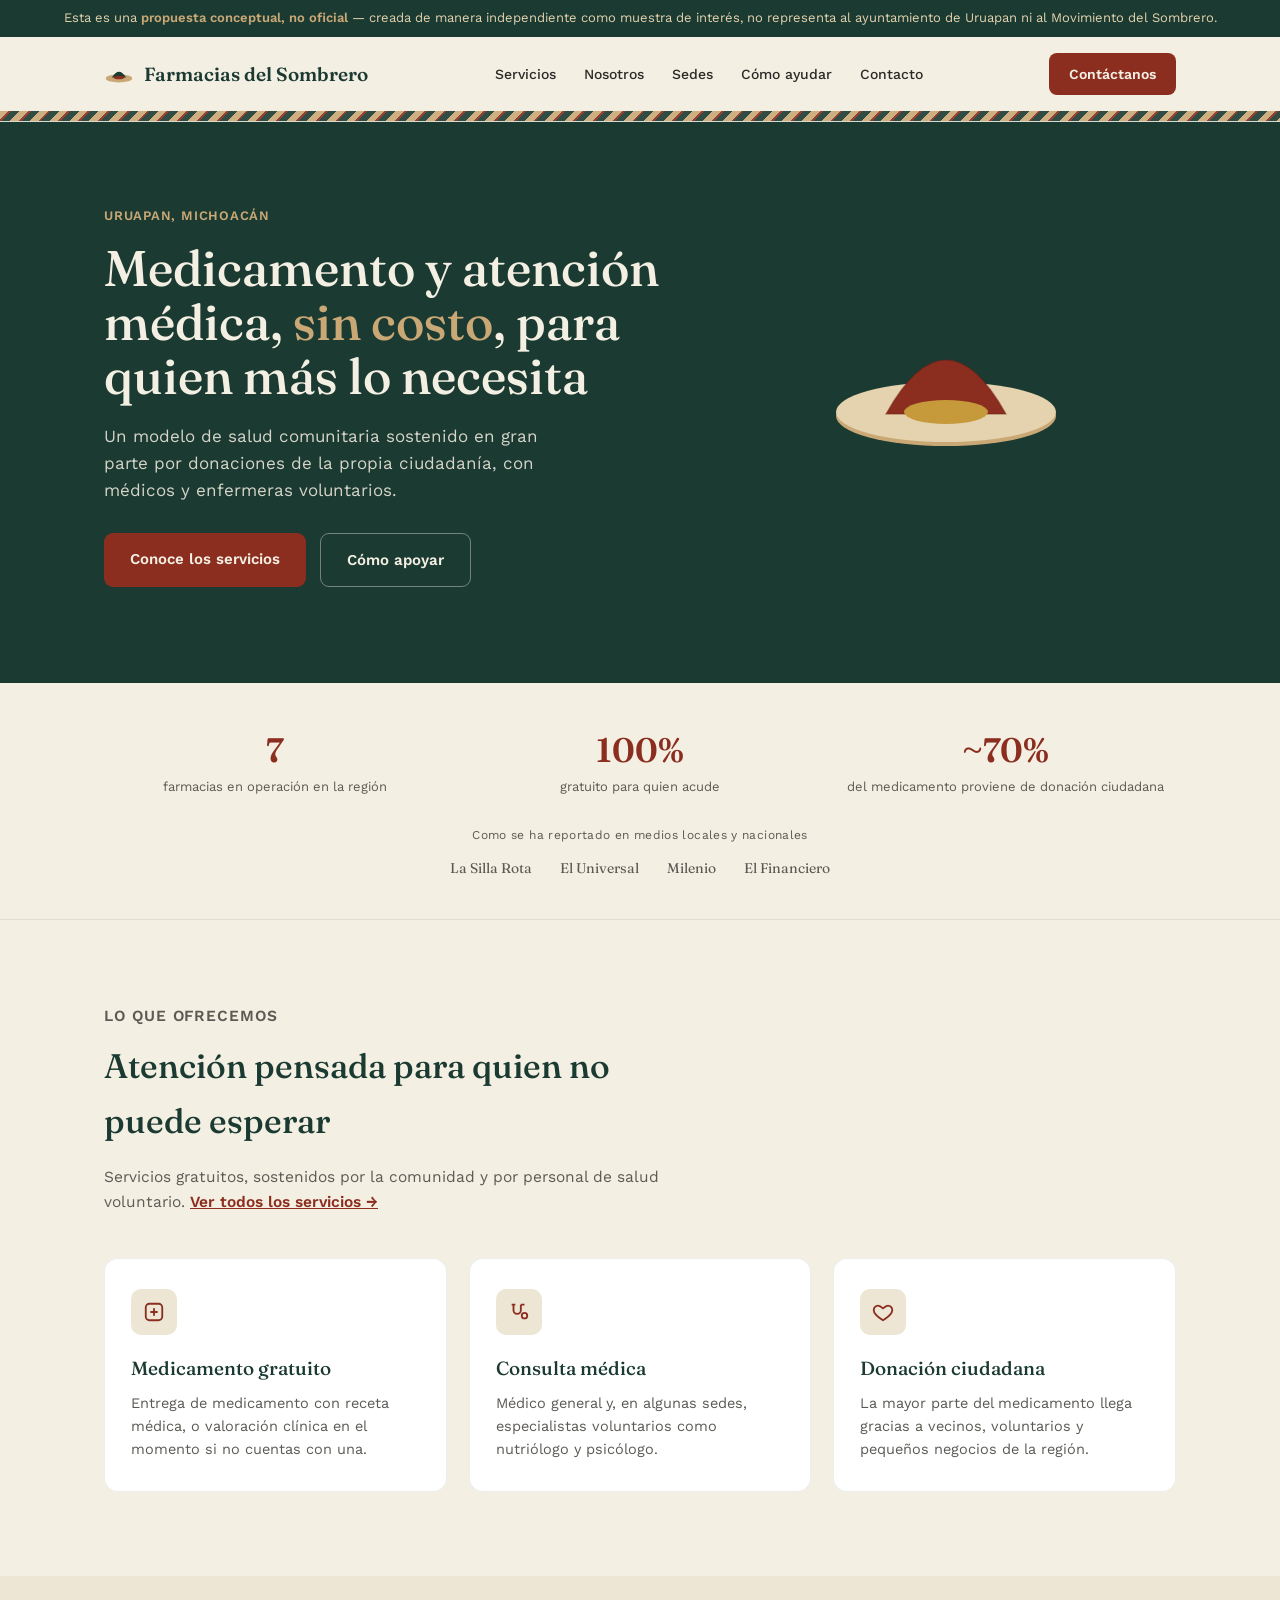
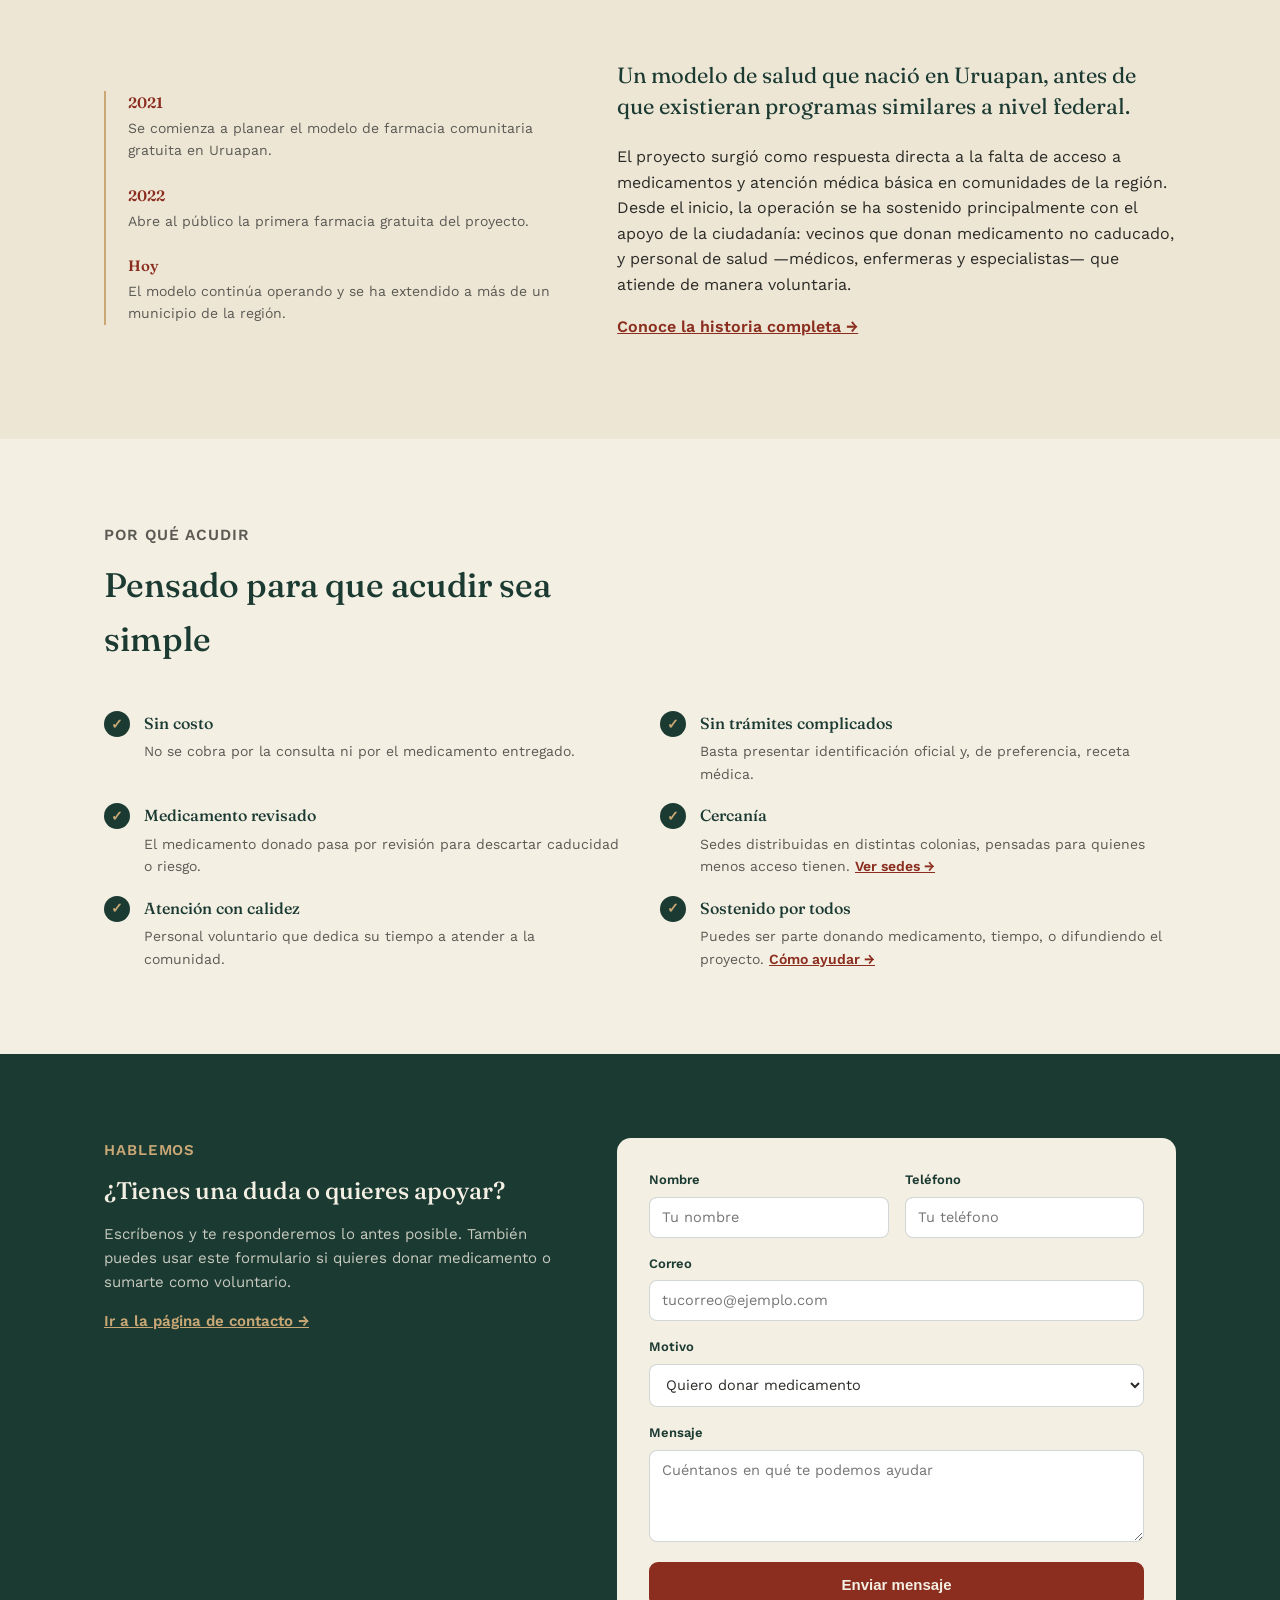
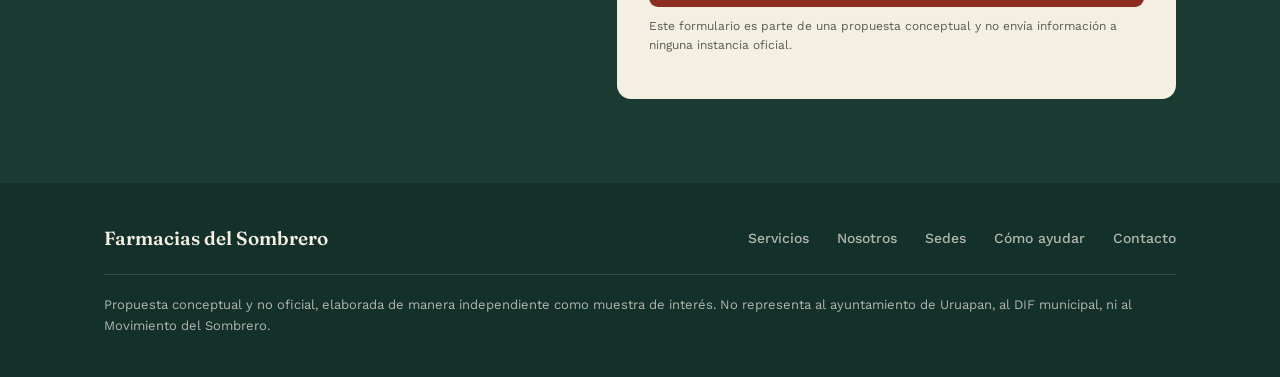
==== index.html @ 1d030734 "first commit" ====
<!DOCTYPE html>
<html lang="es-MX">
<head>
<meta charset="UTF-8">
<meta name="viewport" content="width=device-width, initial-scale=1.0">
<title>Farmacias del Sombrero — Uruapan</title>
<link rel="preconnect" href="https://fonts.googleapis.com">
<link rel="preconnect" href="https://fonts.gstatic.com" crossorigin>
<link href="https://fonts.googleapis.com/css2?family=Fraunces:opsz,wght@9..144,400;9..144,500;9..144,600&family=Work+Sans:wght@400;500;600&display=swap" rel="stylesheet">
<link rel="stylesheet" href="css/styles.css">
</head>
<body data-page="inicio">

<div class="disclaimer">
  Esta es una <strong>propuesta conceptual, no oficial</strong> — creada de manera independiente como muestra de interés, no representa al ayuntamiento de Uruapan ni al Movimiento del Sombrero.
</div>

<header>
  <div class="nav contenedor">
    <div class="marca">
      <svg width="30" height="30" viewBox="0 0 34 34" aria-hidden="true">
        <ellipse cx="17" cy="22" rx="15" ry="4.5" fill="#C9A876"/>
        <path d="M9 21 Q17 8 25 21 Z" fill="#1B3A32"/>
        <ellipse cx="17" cy="21" rx="6" ry="2" fill="#8B2E1F"/>
      </svg>
      Farmacias del Sombrero
    </div>
    <ul class="nav-links" id="nav-links-principal">
      <li><a href="servicios.html" data-page="servicios">Servicios</a></li>
      <li><a href="nosotros.html" data-page="nosotros">Nosotros</a></li>
      <li><a href="sedes.html" data-page="sedes">Sedes</a></li>
      <li><a href="como-ayudar.html" data-page="ayudar">Cómo ayudar</a></li>
      <li><a href="contacto.html" data-page="contacto">Contacto</a></li>
    </ul>
    <a href="contacto.html" class="nav-cta">Contáctanos</a>
    <button class="menu-btn" aria-label="Abrir menú">☰</button>
  </div>
  <div class="woven"></div>
</header>

<section class="hero">
  <div class="contenedor">
    <div>
      <p class="hero-eyebrow">Uruapan, Michoacán</p>
      <h1>Medicamento y atención médica, <em>sin costo</em>, para quien más lo necesita</h1>
      <p class="lead">Un modelo de salud comunitaria sostenido en gran parte por donaciones de la propia ciudadanía, con médicos y enfermeras voluntarios.</p>
      <div class="hero-ctas">
        <a href="servicios.html" class="btn-primario">Conoce los servicios</a>
        <a href="como-ayudar.html" class="btn-secundario">Cómo apoyar</a>
      </div>
    </div>
    <div class="hero-visual">
      <svg width="260" height="260" viewBox="0 0 260 260" aria-hidden="true">
        <ellipse cx="130" cy="150" rx="110" ry="30" fill="#C9A876"/>
        <ellipse cx="130" cy="146" rx="110" ry="30" fill="#E4D3AE"/>
        <path d="M70 148 Q130 40 190 148 Z" fill="#8B2E1F"/>
        <path d="M70 148 Q130 40 190 148 Z" fill="none" stroke="#6E2016" stroke-width="1.5" opacity="0.4"/>
        <ellipse cx="130" cy="146" rx="42" ry="12" fill="#C69A3B"/>
      </svg>
    </div>
  </div>
</section>

<section class="social-proof">
  <div class="contenedor">
    <div class="stats">
      <div>
        <div class="stat-num">7</div>
        <div class="stat-label">farmacias en operación en la región</div>
      </div>
      <div>
        <div class="stat-num">100%</div>
        <div class="stat-label">gratuito para quien acude</div>
      </div>
      <div>
        <div class="stat-num">~70%</div>
        <div class="stat-label">del medicamento proviene de donación ciudadana</div>
      </div>
    </div>
    <p class="prensa">Como se ha reportado en medios locales y nacionales</p>
    <div class="prensa-logos">
      <span>La Silla Rota</span>
      <span>El Universal</span>
      <span>Milenio</span>
      <span>El Financiero</span>
    </div>
  </div>
</section>

<section id="servicios">
  <div class="contenedor">
    <div class="section-head">
      <p class="section-eyebrow">Lo que ofrecemos</p>
      <h2>Atención pensada para quien no puede esperar</h2>
      <p>Servicios gratuitos, sostenidos por la comunidad y por personal de salud voluntario. <a href="servicios.html" style="color:var(--oxido); font-weight:600;">Ver todos los servicios →</a></p>
    </div>
    <div class="servicios-grid">
      <div class="servicio-card">
        <div class="servicio-icono">
          <svg width="22" height="22" viewBox="0 0 24 24" fill="none" stroke="#8B2E1F" stroke-width="2"><rect x="3" y="3" width="18" height="18" rx="4"/><path d="M8 12h8M12 8v8"/></svg>
        </div>
        <h3>Medicamento gratuito</h3>
        <p>Entrega de medicamento con receta médica, o valoración clínica en el momento si no cuentas con una.</p>
      </div>
      <div class="servicio-card">
        <div class="servicio-icono">
          <svg width="22" height="22" viewBox="0 0 24 24" fill="none" stroke="#8B2E1F" stroke-width="2"><path d="M6 4v6a4 4 0 0 0 8 0V4M4 4h4M14 4h4"/><circle cx="18" cy="16" r="3"/></svg>
        </div>
        <h3>Consulta médica</h3>
        <p>Médico general y, en algunas sedes, especialistas voluntarios como nutriólogo y psicólogo.</p>
      </div>
      <div class="servicio-card">
        <div class="servicio-icono">
          <svg width="22" height="22" viewBox="0 0 24 24" fill="none" stroke="#8B2E1F" stroke-width="2"><path d="M12 21s-7-4.35-9.5-8.5C.7 8.6 3 5 6.5 5c2 0 3.3 1 5.5 3 2.2-2 3.5-3 5.5-3 3.5 0 5.8 3.6 4 7.5C19 16.65 12 21 12 21z"/></svg>
        </div>
        <h3>Donación ciudadana</h3>
        <p>La mayor parte del medicamento llega gracias a vecinos, voluntarios y pequeños negocios de la región.</p>
      </div>
    </div>
  </div>
</section>

<section id="nosotros" class="acerca">
  <div class="contenedor">
    <div class="acerca-timeline">
      <div>
        <div class="año">2021</div>
        <p>Se comienza a planear el modelo de farmacia comunitaria gratuita en Uruapan.</p>
      </div>
      <div>
        <div class="año">2022</div>
        <p>Abre al público la primera farmacia gratuita del proyecto.</p>
      </div>
      <div>
        <div class="año">Hoy</div>
        <p>El modelo continúa operando y se ha extendido a más de un municipio de la región.</p>
      </div>
    </div>
    <div class="acerca-texto">
      <p>Un modelo de salud que nació en Uruapan, antes de que existieran programas similares a nivel federal.</p>
      <p>El proyecto surgió como respuesta directa a la falta de acceso a medicamentos y atención médica básica en comunidades de la región. Desde el inicio, la operación se ha sostenido principalmente con el apoyo de la ciudadanía: vecinos que donan medicamento no caducado, y personal de salud —médicos, enfermeras y especialistas— que atiende de manera voluntaria.</p>
      <p><a href="nosotros.html" style="color:var(--oxido); font-weight:600;">Conoce la historia completa →</a></p>
    </div>
  </div>
</section>

<section id="beneficios">
  <div class="contenedor">
    <div class="section-head">
      <p class="section-eyebrow">Por qué acudir</p>
      <h2>Pensado para que acudir sea simple</h2>
    </div>
    <div class="beneficios-grid">
      <div class="beneficio">
        <div class="beneficio-check">✓</div>
        <div><h3>Sin costo</h3><p>No se cobra por la consulta ni por el medicamento entregado.</p></div>
      </div>
      <div class="beneficio">
        <div class="beneficio-check">✓</div>
        <div><h3>Sin trámites complicados</h3><p>Basta presentar identificación oficial y, de preferencia, receta médica.</p></div>
      </div>
      <div class="beneficio">
        <div class="beneficio-check">✓</div>
        <div><h3>Medicamento revisado</h3><p>El medicamento donado pasa por revisión para descartar caducidad o riesgo.</p></div>
      </div>
      <div class="beneficio">
        <div class="beneficio-check">✓</div>
        <div><h3>Cercanía</h3><p>Sedes distribuidas en distintas colonias, pensadas para quienes menos acceso tienen. <a href="sedes.html" style="color:var(--oxido); font-weight:600;">Ver sedes →</a></p></div>
      </div>
      <div class="beneficio">
        <div class="beneficio-check">✓</div>
        <div><h3>Atención con calidez</h3><p>Personal voluntario que dedica su tiempo a atender a la comunidad.</p></div>
      </div>
      <div class="beneficio">
        <div class="beneficio-check">✓</div>
        <div><h3>Sostenido por todos</h3><p>Puedes ser parte donando medicamento, tiempo, o difundiendo el proyecto. <a href="como-ayudar.html" style="color:var(--oxido); font-weight:600;">Cómo ayudar →</a></p></div>
      </div>
    </div>
  </div>
</section>

<section id="contacto" class="contacto">
  <div class="contenedor">
    <div class="contacto-info">
      <p class="section-eyebrow" style="color:var(--paja)">Hablemos</p>
      <h2>¿Tienes una duda o quieres apoyar?</h2>
      <p>Escríbenos y te responderemos lo antes posible. También puedes usar este formulario si quieres donar medicamento o sumarte como voluntario.</p>
      <p><a href="contacto.html" style="color:var(--paja); font-weight:600;">Ir a la página de contacto →</a></p>
    </div>
    <form class="contacto-form">
      <div class="campo-fila">
        <div class="campo">
          <label for="nombre">Nombre</label>
          <input type="text" id="nombre" name="nombre" placeholder="Tu nombre" required>
        </div>
        <div class="campo">
          <label for="telefono">Teléfono</label>
          <input type="tel" id="telefono" name="telefono" placeholder="Tu teléfono">
        </div>
      </div>
      <div class="campo">
        <label for="correo">Correo</label>
        <input type="email" id="correo" name="correo" placeholder="tucorreo@ejemplo.com" required>
      </div>
      <div class="campo">
        <label for="motivo">Motivo</label>
        <select id="motivo" name="motivo">
          <option>Quiero donar medicamento</option>
          <option>Quiero ser voluntario</option>
          <option>Tengo una pregunta general</option>
          <option>Otro</option>
        </select>
      </div>
      <div class="campo">
        <label for="mensaje">Mensaje</label>
        <textarea id="mensaje" name="mensaje" rows="4" placeholder="Cuéntanos en qué te podemos ayudar" required></textarea>
      </div>
      <button type="submit" class="form-btn">Enviar mensaje</button>
      <p class="form-nota">Este formulario es parte de una propuesta conceptual y no envía información a ninguna instancia oficial.</p>
    </form>
  </div>
</section>

<footer>
  <div class="contenedor">
    <div class="footer-top">
      <div class="marca">Farmacias del Sombrero</div>
      <ul class="nav-links" style="display:flex;">
        <li><a href="servicios.html" data-page="servicios">Servicios</a></li>
        <li><a href="nosotros.html" data-page="nosotros">Nosotros</a></li>
        <li><a href="sedes.html" data-page="sedes">Sedes</a></li>
        <li><a href="como-ayudar.html" data-page="ayudar">Cómo ayudar</a></li>
        <li><a href="contacto.html" data-page="contacto">Contacto</a></li>
      </ul>
    </div>
    <p>Propuesta conceptual y no oficial, elaborada de manera independiente como muestra de interés. No representa al ayuntamiento de Uruapan, al DIF municipal, ni al Movimiento del Sombrero.</p>
  </div>
</footer>

<script src="js/main.js"></script>
</body>
</html>
---- css/styles.css ----
:root{
  --verde: #1B3A32;
  --verde-claro: #2B6650;
  --paja: #C9A876;
  --paja-clara: #E4D3AE;
  --oxido: #8B2E1F;
  --papel: #F4EFE3;
  --papel-alt: #EDE6D5;
  --blanco: #FFFFFF;
  --texto: #2A2A26;
  --texto-suave: #5B5A54;
  --radius: 14px;
  --font-display: 'Fraunces', serif;
  --font-body: 'Work Sans', sans-serif;
}
*{ box-sizing:border-box; }
html{ scroll-behavior:smooth; }
body{
  margin:0;
  font-family: var(--font-body);
  color: var(--texto);
  background: var(--papel);
  line-height:1.6;
}
img,svg{ display:block; max-width:100%; }
a{ color:inherit; }
h1,h2,h3{
  font-family: var(--font-display);
  font-weight:500;
  margin:0 0 0.5em;
  color: var(--verde);
}
p{ margin:0 0 1em; }
.contenedor{
  max-width:1120px;
  margin:0 auto;
  padding:0 24px;
}
.woven{
  height:10px;
  background-image: repeating-linear-gradient(135deg, var(--paja) 0 6px, var(--oxido) 6px 8px, var(--verde) 8px 14px);
  opacity:0.9;
}

/* Disclaimer */
.disclaimer{
  background: var(--verde);
  color: var(--paja-clara);
  text-align:center;
  font-size:13px;
  padding:8px 16px;
}
.disclaimer strong{ color: var(--paja); font-weight:600; }

/* Header */
header{
  background: var(--papel);
  position: sticky;
  top:0;
  z-index:50;
  border-bottom: 1px solid rgba(27,58,50,0.12);
}
.nav{
  display:flex;
  align-items:center;
  justify-content:space-between;
  padding:16px 24px;
}
.marca{
  display:flex;
  align-items:center;
  gap:10px;
  font-family: var(--font-display);
  font-size:19px;
  font-weight:600;
  color: var(--verde);
}
.nav-links{
  display:flex;
  gap:28px;
  list-style:none;
  margin:0;
  padding:0;
  font-size:14px;
  font-weight:500;
}
.nav-links a{ text-decoration:none; position:relative; padding-bottom:4px; }
.nav-links a:hover{ color: var(--oxido); }
.nav-links a.activo{ color: var(--oxido); }
.nav-links a.activo::after{
  content:"";
  position:absolute;
  left:0; right:0; bottom:-2px;
  height:2px;
  background: var(--oxido);
  border-radius:2px;
}
.nav-cta{
  background: var(--oxido);
  color: var(--papel);
  border:none;
  padding:10px 20px;
  border-radius:8px;
  font-family: var(--font-body);
  font-size:14px;
  font-weight:600;
  cursor:pointer;
  text-decoration:none;
  white-space:nowrap;
}
.menu-btn{
  display:none;
  background:none;
  border:none;
  font-size:24px;
  color: var(--verde);
  cursor:pointer;
}

/* Hero */
.hero{
  background: var(--verde);
  color: var(--papel);
  position:relative;
  overflow:hidden;
  padding: 84px 0 96px;
}
.hero .contenedor{
  display:grid;
  grid-template-columns: 1.1fr 0.9fr;
  gap:48px;
  align-items:center;
  position:relative;
  z-index:2;
}
.hero-eyebrow{
  font-size:13px;
  letter-spacing:0.06em;
  text-transform:uppercase;
  color: var(--paja);
  font-weight:600;
  margin-bottom:14px;
}
.hero h1{
  color: var(--papel);
  font-size: clamp(32px, 4.4vw, 50px);
  line-height:1.08;
  margin-bottom:20px;
}
.hero h1 em{
  font-style:normal;
  color: var(--paja);
}
.hero p.lead{
  font-size:17px;
  color: rgba(244,239,227,0.86);
  max-width:460px;
  margin-bottom:28px;
}
.hero-ctas{
  display:flex;
  gap:14px;
  flex-wrap:wrap;
}
.btn-primario{
  background: var(--oxido);
  color: var(--papel);
  border:none;
  padding:14px 26px;
  border-radius:9px;
  font-size:15px;
  font-weight:600;
  cursor:pointer;
  text-decoration:none;
  display:inline-block;
}
.btn-secundario{
  background:transparent;
  color: var(--papel);
  border:1px solid rgba(244,239,227,0.4);
  padding:14px 26px;
  border-radius:9px;
  font-size:15px;
  font-weight:600;
  cursor:pointer;
  text-decoration:none;
  display:inline-block;
}
.hero-visual{
  display:flex;
  align-items:center;
  justify-content:center;
}

/* Prueba social */
.social-proof{
  background: var(--papel);
  padding: 40px 0;
  border-bottom:1px solid rgba(27,58,50,0.1);
}
.stats{
  display:grid;
  grid-template-columns:repeat(3,1fr);
  gap:24px;
  text-align:center;
}
.stat-num{
  font-family: var(--font-display);
  font-size:34px;
  color: var(--oxido);
  font-weight:600;
}
.stat-label{
  font-size:13px;
  color: var(--texto-suave);
}
.prensa{
  margin-top:28px;
  text-align:center;
  font-size:12px;
  color: var(--texto-suave);
  letter-spacing:0.03em;
}
.prensa-logos{
  display:flex;
  justify-content:center;
  gap:28px;
  margin-top:10px;
  flex-wrap:wrap;
  font-family: var(--font-display);
  font-size:14px;
  color: var(--texto-suave);
}

/* Secciones generales */
section{ padding: 84px 0; }
.section-eyebrow{
  font-size:13px;
  letter-spacing:0.06em;
  text-transform:uppercase;
  color: var(--oxido);
  font-weight:600;
  margin-bottom:10px;
}
.section-head{
  max-width:560px;
  margin-bottom:44px;
}
.section-head h2{ font-size: clamp(26px,3vw,34px); }
.section-head p{ color: var(--texto-suave); font-size:15.5px; }

/* Servicios */
.servicios-grid{
  display:grid;
  grid-template-columns:repeat(3,1fr);
  gap:22px;
}
.servicio-card{
  background: var(--blanco);
  border-radius: var(--radius);
  padding:30px 26px;
  border:1px solid rgba(27,58,50,0.08);
}
.servicio-icono{
  width:46px;
  height:46px;
  border-radius:10px;
  background: var(--papel-alt);
  display:flex;
  align-items:center;
  justify-content:center;
  margin-bottom:18px;
}
.servicio-card h3{ font-size:19px; margin-bottom:8px; }
.servicio-card p{ font-size:14.5px; color: var(--texto-suave); margin:0; }

/* Acerca de */
.acerca{ background: var(--papel-alt); }
.acerca .contenedor{
  display:grid;
  grid-template-columns: 0.9fr 1.1fr;
  gap:56px;
  align-items:center;
}
.acerca-timeline{
  border-left: 2px solid var(--paja);
  padding-left:22px;
  display:flex;
  flex-direction:column;
  gap:22px;
}
.acerca-timeline .año{
  font-family: var(--font-display);
  font-size:15px;
  color: var(--oxido);
  font-weight:600;
  margin-bottom:2px;
}
.acerca-timeline p{ font-size:14px; color: var(--texto-suave); margin:0; }
.acerca-texto p{ font-size:16px; color: var(--texto); }
.acerca-texto p:first-of-type{ font-family: var(--font-display); font-size:22px; color:var(--verde); line-height:1.4; }

/* Beneficios */
.beneficios-grid{
  display:grid;
  grid-template-columns:repeat(2,1fr);
  gap:18px 40px;
}
.beneficio{
  display:flex;
  gap:14px;
  align-items:flex-start;
}
.beneficio-check{
  width:26px;
  height:26px;
  border-radius:50%;
  background: var(--verde);
  color: var(--paja);
  flex-shrink:0;
  display:flex;
  align-items:center;
  justify-content:center;
  font-size:14px;
  font-weight:700;
}
.beneficio h3{ font-size:16px; margin-bottom:4px; }
.beneficio p{ font-size:14px; color: var(--texto-suave); margin:0; }

/* FAQ (usada dentro de cada página con sus propias 3-5 preguntas) */
.faq{ background: var(--papel); }
.faq-lista{ max-width:760px; }
.faq-item{
  border-bottom:1px solid rgba(27,58,50,0.14);
}
.faq-pregunta{
  width:100%;
  background:none;
  border:none;
  text-align:left;
  padding:20px 4px;
  font-family: var(--font-body);
  font-size:16px;
  font-weight:600;
  color: var(--verde);
  cursor:pointer;
  display:flex;
  justify-content:space-between;
  align-items:center;
  gap:16px;
}
.faq-signo{
  font-size:20px;
  color: var(--oxido);
  flex-shrink:0;
  transition: transform 0.2s ease;
}
.faq-item.abierto .faq-signo{ transform: rotate(45deg); }
.faq-respuesta{
  max-height:0;
  overflow:hidden;
  transition: max-height 0.25s ease;
  font-size:14.5px;
  color: var(--texto-suave);
}
.faq-respuesta-inner{ padding:0 4px 20px; }
.faq-item.abierto .faq-respuesta{ max-height:240px; }

/* Contacto */
.contacto{ background: var(--verde); color: var(--papel); }
.contacto .contenedor{
  display:grid;
  grid-template-columns: 0.9fr 1.1fr;
  gap:56px;
}
.contacto-info h2{ color: var(--papel); }
.contacto-info p{ color: rgba(244,239,227,0.8); font-size:15px; }
.contacto-dato{
  display:flex;
  gap:12px;
  align-items:flex-start;
  margin-bottom:18px;
  font-size:14px;
}
.contacto-dato .etiqueta{ color: var(--paja); font-weight:600; display:block; margin-bottom:2px; }
form.contacto-form{
  background: var(--papel);
  border-radius: var(--radius);
  padding:32px;
  display:grid;
  gap:16px;
}
.campo{ display:flex; flex-direction:column; gap:6px; }
.campo label{ font-size:13px; font-weight:600; color: var(--verde); }
.campo input, .campo textarea, .campo select{
  border:1px solid rgba(27,58,50,0.2);
  border-radius:8px;
  padding:11px 12px;
  font-family: var(--font-body);
  font-size:14.5px;
  background: var(--blanco);
  color: var(--texto);
}
.campo input:focus, .campo textarea:focus, .campo select:focus{
  outline:2px solid var(--oxido);
  outline-offset:1px;
}
.campo-fila{ display:grid; grid-template-columns:1fr 1fr; gap:16px; }
.form-btn{
  background: var(--oxido);
  color: var(--papel);
  border:none;
  padding:14px;
  border-radius:9px;
  font-size:15px;
  font-weight:600;
  cursor:pointer;
  margin-top:4px;
}
.form-nota{ font-size:12px; color: var(--texto-suave); margin-top:-6px; }

/* Hero corto para páginas de detalle (Servicios, Nosotros, Sedes, etc.) */
.pagina-hero{
  background: var(--verde);
  color: var(--papel);
  padding: 56px 0 48px;
}
.pagina-hero .section-eyebrow{ color: var(--paja); }
.pagina-hero h1{
  color: var(--papel);
  font-size: clamp(28px,3.6vw,40px);
  margin-bottom:10px;
}
.pagina-hero p{
  color: rgba(244,239,227,0.85);
  max-width:540px;
  margin:0;
  font-size:15.5px;
}

/* Bloques de detalle (ej. cada servicio explicado a fondo) */
.detalle-servicio{
  display:grid;
  grid-template-columns: 64px 1fr;
  gap:22px;
  padding: 36px 0;
  border-bottom:1px solid rgba(27,58,50,0.1);
}
.detalle-servicio:last-child{ border-bottom:none; }
.detalle-icono{
  width:56px;
  height:56px;
  border-radius:14px;
  background: var(--papel-alt);
  display:flex;
  align-items:center;
  justify-content:center;
  flex-shrink:0;
}
.detalle-servicio .subtitulo{
  font-size:12.5px;
  color: var(--oxido);
  font-weight:600;
  text-transform:uppercase;
  letter-spacing:0.04em;
  margin-bottom:6px;
}
.detalle-servicio h2{ font-size:22px; margin-bottom:8px; }
.detalle-servicio p{ color: var(--texto-suave); font-size:15px; }
.lista-requisitos{
  list-style:none;
  margin:14px 0 0;
  padding:0;
  display:flex;
  flex-direction:column;
  gap:8px;
}
.lista-requisitos li{
  font-size:14px;
  color: var(--texto);
  display:flex;
  gap:8px;
  align-items:flex-start;
}
.lista-requisitos li::before{
  content:"✓";
  color: var(--oxido);
  font-weight:700;
  flex-shrink:0;
}

/* Franja de CTA de cierre, usada al final de páginas de detalle */
.cta-banda{
  background: var(--papel-alt);
  padding:56px 0;
  text-align:center;
}
.cta-banda h2{ margin-bottom:10px; }
.cta-banda p{ color: var(--texto-suave); max-width:480px; margin:0 auto 22px; }
.cta-banda .hero-ctas{ justify-content:center; }
.cta-banda .btn-primario, .cta-banda .btn-secundario{ display:inline-block; }
.cta-banda .btn-secundario{
  color: var(--verde);
  border-color: rgba(27,58,50,0.3);
}

/* Página en construcción (placeholder de páginas de detalle pendientes) */
.en-construccion{
  padding:64px 0 96px;
  text-align:center;
}
.en-construccion .marca-grande{
  font-size:14px;
  color: var(--oxido);
  font-weight:600;
  text-transform:uppercase;
  letter-spacing:0.06em;
  margin-bottom:10px;
}

/* Footer */
footer{
  background: #14302A;
  color: rgba(244,239,227,0.7);
  padding:40px 0 28px;
  font-size:13px;
}
.footer-top{
  display:flex;
  justify-content:space-between;
  align-items:center;
  flex-wrap:wrap;
  gap:16px;
  margin-bottom:20px;
  padding-bottom:20px;
  border-bottom:1px solid rgba(244,239,227,0.14);
}
footer .marca{ color: var(--papel); }
footer a{ text-decoration:none; }
footer a:hover{ color: var(--paja); }

@media (max-width: 860px){
  .nav-links, .nav-cta{ display:none; }
  .menu-btn{ display:block; }
  .hero .contenedor,
  .acerca .contenedor,
  .contacto .contenedor{
    grid-template-columns:1fr;
  }
  .hero-visual{ order:-1; max-width:220px; margin:0 auto 12px; }
  .stats{ grid-template-columns:1fr; gap:20px; }
  .servicios-grid{ grid-template-columns:1fr; }
  .beneficios-grid{ grid-template-columns:1fr; }
  .campo-fila{ grid-template-columns:1fr; }
  section{ padding:56px 0; }
}
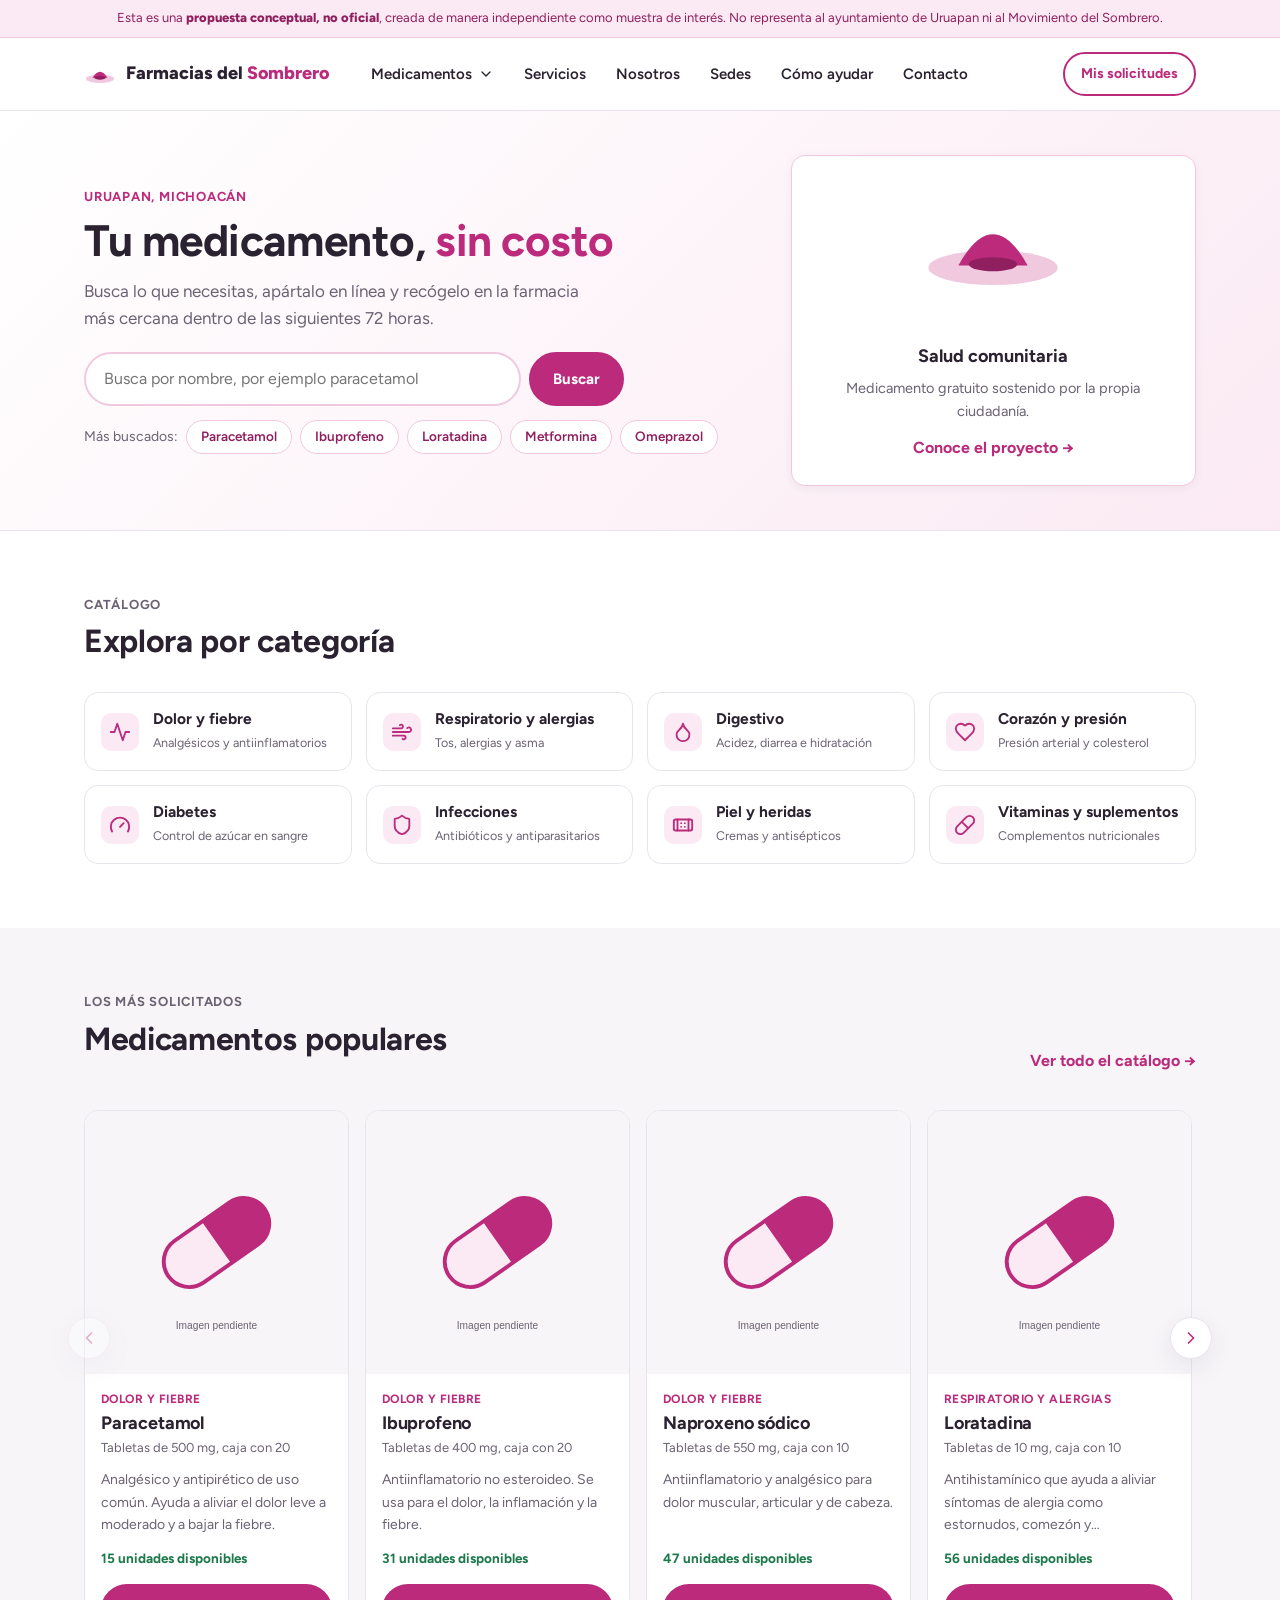
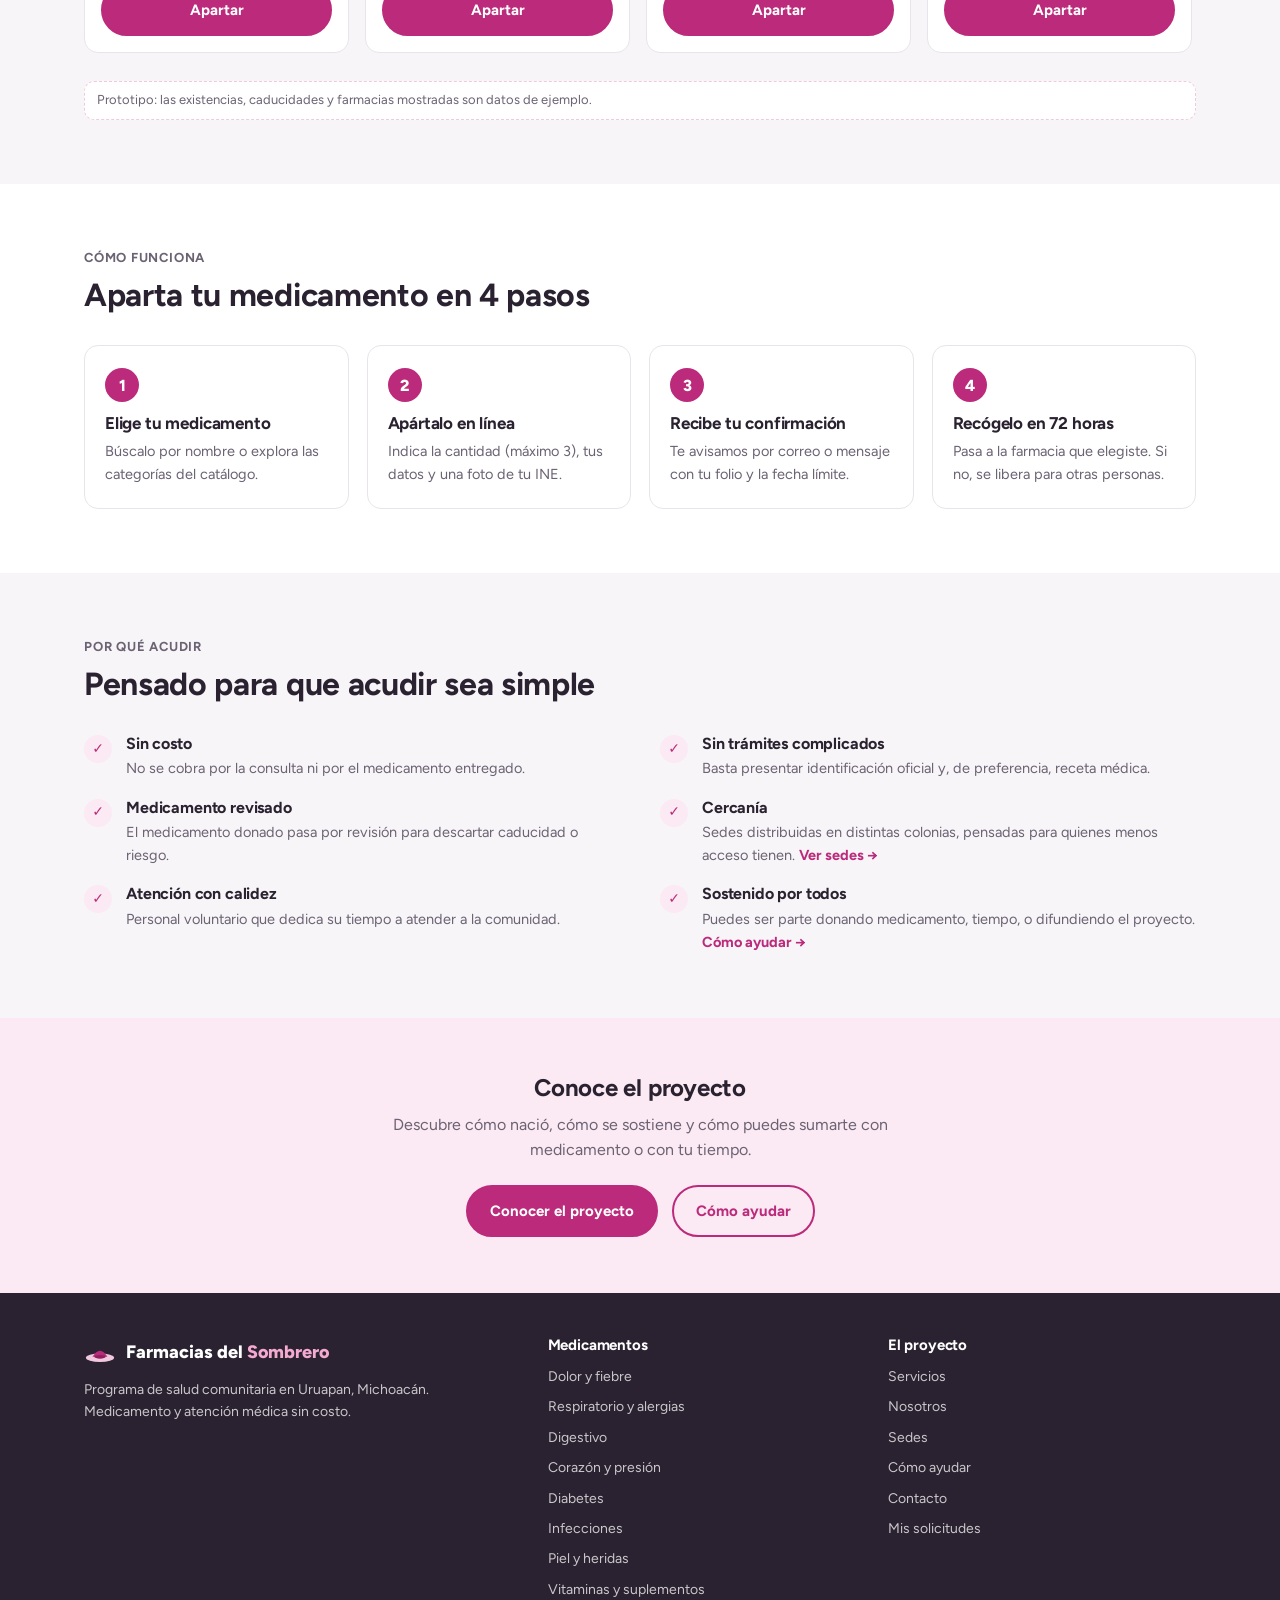
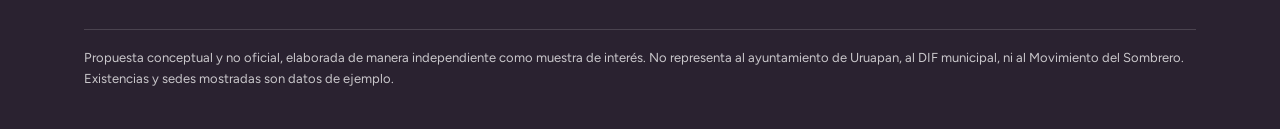
==== commit 804c9544: "Reemplazo completo de archivos del proyecto 2" ====
--- a/index.html
+++ b/index.html
@@ -3,240 +3,122 @@
 <head>
 <meta charset="UTF-8">
 <meta name="viewport" content="width=device-width, initial-scale=1.0">
-<title>Farmacias del Sombrero — Uruapan</title>
+<title>Farmacias del Sombrero | Medicamento gratuito en Uruapan</title>
+<meta name="description" content="Propuesta conceptual no oficial: busca medicamentos, apártalos en línea y recógelos sin costo en las farmacias comunitarias de Uruapan, Michoacán.">
 <link rel="preconnect" href="https://fonts.googleapis.com">
 <link rel="preconnect" href="https://fonts.gstatic.com" crossorigin>
-<link href="https://fonts.googleapis.com/css2?family=Fraunces:opsz,wght@9..144,400;9..144,500;9..144,600&family=Work+Sans:wght@400;500;600&display=swap" rel="stylesheet">
-<link rel="stylesheet" href="css/styles.css">
+<link href="https://fonts.googleapis.com/css2?family=Figtree:wght@400;500;600;700;800&display=swap" rel="stylesheet">
+<link rel="stylesheet" href="css/main.css">
 </head>
 <body data-page="inicio">
 
-<div class="disclaimer">
-  Esta es una <strong>propuesta conceptual, no oficial</strong> — creada de manera independiente como muestra de interés, no representa al ayuntamiento de Uruapan ni al Movimiento del Sombrero.
-</div>
+<div id="site-disclaimer"></div>
+<header id="site-header" class="site-header"></header>
 
-<header>
-  <div class="nav contenedor">
-    <div class="marca">
-      <svg width="30" height="30" viewBox="0 0 34 34" aria-hidden="true">
-        <ellipse cx="17" cy="22" rx="15" ry="4.5" fill="#C9A876"/>
-        <path d="M9 21 Q17 8 25 21 Z" fill="#1B3A32"/>
-        <ellipse cx="17" cy="21" rx="6" ry="2" fill="#8B2E1F"/>
-      </svg>
-      Farmacias del Sombrero
+<main>
+  <section class="hero-inicio">
+    <div class="contenedor hero-grid">
+      <div>
+        <p class="section-eyebrow">Uruapan, Michoacán</p>
+        <h1>Tu medicamento, <span class="resalte">sin costo</span></h1>
+        <p class="lead">Busca lo que necesitas, apártalo en línea y recógelo en la farmacia más cercana dentro de las siguientes 72 horas.</p>
+        <form class="buscador" id="form-buscador" role="search">
+          <label class="sr-only" for="q">Buscar medicamento</label>
+          <input id="q" type="search" placeholder="Busca por nombre, por ejemplo paracetamol" autocomplete="off">
+          <button class="btn-primario" type="submit">Buscar</button>
+        </form>
+        <div class="chips">
+          <span>Más buscados:</span>
+          <a class="chip" href="medicamentos.html?q=paracetamol">Paracetamol</a>
+          <a class="chip" href="medicamentos.html?q=ibuprofeno">Ibuprofeno</a>
+          <a class="chip" href="medicamentos.html?q=loratadina">Loratadina</a>
+          <a class="chip" href="medicamentos.html?q=metformina">Metformina</a>
+          <a class="chip" href="medicamentos.html?q=omeprazol">Omeprazol</a>
+        </div>
+      </div>
+      <aside class="hero-promo" aria-label="Sobre el programa">
+        <svg width="150" height="150" viewBox="0 0 260 260" aria-hidden="true" focusable="false">
+          <ellipse cx="130" cy="152" rx="112" ry="30" fill="#F1C9DF"/>
+          <path d="M70 148 Q130 40 190 148 Z" fill="#BB2A7B"/>
+          <ellipse cx="130" cy="146" rx="42" ry="12" fill="#8F1F5E"/>
+        </svg>
+        <strong>Salud comunitaria</strong>
+        <p>Medicamento gratuito sostenido por la propia ciudadanía.</p>
+        <a class="enlace-flecha" href="nosotros.html">Conoce el proyecto →</a>
+      </aside>
     </div>
-    <ul class="nav-links" id="nav-links-principal">
-      <li><a href="servicios.html" data-page="servicios">Servicios</a></li>
-      <li><a href="nosotros.html" data-page="nosotros">Nosotros</a></li>
-      <li><a href="sedes.html" data-page="sedes">Sedes</a></li>
-      <li><a href="como-ayudar.html" data-page="ayudar">Cómo ayudar</a></li>
-      <li><a href="contacto.html" data-page="contacto">Contacto</a></li>
-    </ul>
-    <a href="contacto.html" class="nav-cta">Contáctanos</a>
-    <button class="menu-btn" aria-label="Abrir menú">☰</button>
-  </div>
-  <div class="woven"></div>
-</header>
+  </section>
 
-<section class="hero">
-  <div class="contenedor">
-    <div>
-      <p class="hero-eyebrow">Uruapan, Michoacán</p>
-      <h1>Medicamento y atención médica, <em>sin costo</em>, para quien más lo necesita</h1>
-      <p class="lead">Un modelo de salud comunitaria sostenido en gran parte por donaciones de la propia ciudadanía, con médicos y enfermeras voluntarios.</p>
-      <div class="hero-ctas">
-        <a href="servicios.html" class="btn-primario">Conoce los servicios</a>
-        <a href="como-ayudar.html" class="btn-secundario">Cómo apoyar</a>
+  <section>
+    <div class="contenedor">
+      <div class="section-head">
+        <p class="section-eyebrow">Catálogo</p>
+        <h2>Explora por categoría</h2>
+      </div>
+      <div class="categorias-grid" id="categorias-grid" aria-live="polite"></div>
+    </div>
+  </section>
+
+  <section class="fondo-suave">
+    <div class="contenedor">
+      <div class="section-head section-head-fila">
+        <div>
+          <p class="section-eyebrow">Los más solicitados</p>
+          <h2>Medicamentos populares</h2>
+        </div>
+        <a class="enlace-flecha" href="medicamentos.html">Ver todo el catálogo →</a>
+      </div>
+      <div class="carrusel" id="carrusel-populares" aria-live="polite"></div>
+      <p class="nota-prototipo">Prototipo: las existencias, caducidades y farmacias mostradas son datos de ejemplo.</p>
+    </div>
+  </section>
+
+  <section>
+    <div class="contenedor">
+      <div class="section-head">
+        <p class="section-eyebrow">Cómo funciona</p>
+        <h2>Aparta tu medicamento en 4 pasos</h2>
+      </div>
+      <ol class="pasos">
+        <li><h3>Elige tu medicamento</h3><p>Búscalo por nombre o explora las categorías del catálogo.</p></li>
+        <li><h3>Apártalo en línea</h3><p>Indica la cantidad (máximo 3), tus datos y una foto de tu INE.</p></li>
+        <li><h3>Recibe tu confirmación</h3><p>Te avisamos por correo o mensaje con tu folio y la fecha límite.</p></li>
+        <li><h3>Recógelo en 72 horas</h3><p>Pasa a la farmacia que elegiste. Si no, se libera para otras personas.</p></li>
+      </ol>
+    </div>
+  </section>
+
+  <section class="fondo-suave" id="beneficios">
+    <div class="contenedor">
+      <div class="section-head">
+        <p class="section-eyebrow">Por qué acudir</p>
+        <h2>Pensado para que acudir sea simple</h2>
+      </div>
+      <div class="beneficios-grid">
+        <div class="beneficio"><div class="beneficio-check">✓</div><div><h3>Sin costo</h3><p>No se cobra por la consulta ni por el medicamento entregado.</p></div></div>
+        <div class="beneficio"><div class="beneficio-check">✓</div><div><h3>Sin trámites complicados</h3><p>Basta presentar identificación oficial y, de preferencia, receta médica.</p></div></div>
+        <div class="beneficio"><div class="beneficio-check">✓</div><div><h3>Medicamento revisado</h3><p>El medicamento donado pasa por revisión para descartar caducidad o riesgo.</p></div></div>
+        <div class="beneficio"><div class="beneficio-check">✓</div><div><h3>Cercanía</h3><p>Sedes distribuidas en distintas colonias, pensadas para quienes menos acceso tienen. <a class="enlace-flecha" href="sedes.html">Ver sedes →</a></p></div></div>
+        <div class="beneficio"><div class="beneficio-check">✓</div><div><h3>Atención con calidez</h3><p>Personal voluntario que dedica su tiempo a atender a la comunidad.</p></div></div>
+        <div class="beneficio"><div class="beneficio-check">✓</div><div><h3>Sostenido por todos</h3><p>Puedes ser parte donando medicamento, tiempo, o difundiendo el proyecto. <a class="enlace-flecha" href="como-ayudar.html">Cómo ayudar →</a></p></div></div>
       </div>
     </div>
-    <div class="hero-visual">
-      <svg width="260" height="260" viewBox="0 0 260 260" aria-hidden="true">
-        <ellipse cx="130" cy="150" rx="110" ry="30" fill="#C9A876"/>
-        <ellipse cx="130" cy="146" rx="110" ry="30" fill="#E4D3AE"/>
-        <path d="M70 148 Q130 40 190 148 Z" fill="#8B2E1F"/>
-        <path d="M70 148 Q130 40 190 148 Z" fill="none" stroke="#6E2016" stroke-width="1.5" opacity="0.4"/>
-        <ellipse cx="130" cy="146" rx="42" ry="12" fill="#C69A3B"/>
-      </svg>
-    </div>
-  </div>
-</section>
+  </section>
 
-<section class="social-proof">
-  <div class="contenedor">
-    <div class="stats">
-      <div>
-        <div class="stat-num">7</div>
-        <div class="stat-label">farmacias en operación en la región</div>
-      </div>
-      <div>
-        <div class="stat-num">100%</div>
-        <div class="stat-label">gratuito para quien acude</div>
-      </div>
-      <div>
-        <div class="stat-num">~70%</div>
-        <div class="stat-label">del medicamento proviene de donación ciudadana</div>
+  <section class="cta-banda">
+    <div class="contenedor">
+      <h2>Conoce el proyecto</h2>
+      <p>Descubre cómo nació, cómo se sostiene y cómo puedes sumarte con medicamento o con tu tiempo.</p>
+      <div class="hero-ctas">
+        <a href="nosotros.html" class="btn-primario">Conocer el proyecto</a>
+        <a href="como-ayudar.html" class="btn-secundario">Cómo ayudar</a>
       </div>
     </div>
-    <p class="prensa">Como se ha reportado en medios locales y nacionales</p>
-    <div class="prensa-logos">
-      <span>La Silla Rota</span>
-      <span>El Universal</span>
-      <span>Milenio</span>
-      <span>El Financiero</span>
-    </div>
-  </div>
-</section>
+  </section>
+</main>
 
-<section id="servicios">
-  <div class="contenedor">
-    <div class="section-head">
-      <p class="section-eyebrow">Lo que ofrecemos</p>
-      <h2>Atención pensada para quien no puede esperar</h2>
-      <p>Servicios gratuitos, sostenidos por la comunidad y por personal de salud voluntario. <a href="servicios.html" style="color:var(--oxido); font-weight:600;">Ver todos los servicios →</a></p>
-    </div>
-    <div class="servicios-grid">
-      <div class="servicio-card">
-        <div class="servicio-icono">
-          <svg width="22" height="22" viewBox="0 0 24 24" fill="none" stroke="#8B2E1F" stroke-width="2"><rect x="3" y="3" width="18" height="18" rx="4"/><path d="M8 12h8M12 8v8"/></svg>
-        </div>
-        <h3>Medicamento gratuito</h3>
-        <p>Entrega de medicamento con receta médica, o valoración clínica en el momento si no cuentas con una.</p>
-      </div>
-      <div class="servicio-card">
-        <div class="servicio-icono">
-          <svg width="22" height="22" viewBox="0 0 24 24" fill="none" stroke="#8B2E1F" stroke-width="2"><path d="M6 4v6a4 4 0 0 0 8 0V4M4 4h4M14 4h4"/><circle cx="18" cy="16" r="3"/></svg>
-        </div>
-        <h3>Consulta médica</h3>
-        <p>Médico general y, en algunas sedes, especialistas voluntarios como nutriólogo y psicólogo.</p>
-      </div>
-      <div class="servicio-card">
-        <div class="servicio-icono">
-          <svg width="22" height="22" viewBox="0 0 24 24" fill="none" stroke="#8B2E1F" stroke-width="2"><path d="M12 21s-7-4.35-9.5-8.5C.7 8.6 3 5 6.5 5c2 0 3.3 1 5.5 3 2.2-2 3.5-3 5.5-3 3.5 0 5.8 3.6 4 7.5C19 16.65 12 21 12 21z"/></svg>
-        </div>
-        <h3>Donación ciudadana</h3>
-        <p>La mayor parte del medicamento llega gracias a vecinos, voluntarios y pequeños negocios de la región.</p>
-      </div>
-    </div>
-  </div>
-</section>
+<footer id="site-footer" class="site-footer"></footer>
 
-<section id="nosotros" class="acerca">
-  <div class="contenedor">
-    <div class="acerca-timeline">
-      <div>
-        <div class="año">2021</div>
-        <p>Se comienza a planear el modelo de farmacia comunitaria gratuita en Uruapan.</p>
-      </div>
-      <div>
-        <div class="año">2022</div>
-        <p>Abre al público la primera farmacia gratuita del proyecto.</p>
-      </div>
-      <div>
-        <div class="año">Hoy</div>
-        <p>El modelo continúa operando y se ha extendido a más de un municipio de la región.</p>
-      </div>
-    </div>
-    <div class="acerca-texto">
-      <p>Un modelo de salud que nació en Uruapan, antes de que existieran programas similares a nivel federal.</p>
-      <p>El proyecto surgió como respuesta directa a la falta de acceso a medicamentos y atención médica básica en comunidades de la región. Desde el inicio, la operación se ha sostenido principalmente con el apoyo de la ciudadanía: vecinos que donan medicamento no caducado, y personal de salud —médicos, enfermeras y especialistas— que atiende de manera voluntaria.</p>
-      <p><a href="nosotros.html" style="color:var(--oxido); font-weight:600;">Conoce la historia completa →</a></p>
-    </div>
-  </div>
-</section>
-
-<section id="beneficios">
-  <div class="contenedor">
-    <div class="section-head">
-      <p class="section-eyebrow">Por qué acudir</p>
-      <h2>Pensado para que acudir sea simple</h2>
-    </div>
-    <div class="beneficios-grid">
-      <div class="beneficio">
-        <div class="beneficio-check">✓</div>
-        <div><h3>Sin costo</h3><p>No se cobra por la consulta ni por el medicamento entregado.</p></div>
-      </div>
-      <div class="beneficio">
-        <div class="beneficio-check">✓</div>
-        <div><h3>Sin trámites complicados</h3><p>Basta presentar identificación oficial y, de preferencia, receta médica.</p></div>
-      </div>
-      <div class="beneficio">
-        <div class="beneficio-check">✓</div>
-        <div><h3>Medicamento revisado</h3><p>El medicamento donado pasa por revisión para descartar caducidad o riesgo.</p></div>
-      </div>
-      <div class="beneficio">
-        <div class="beneficio-check">✓</div>
-        <div><h3>Cercanía</h3><p>Sedes distribuidas en distintas colonias, pensadas para quienes menos acceso tienen. <a href="sedes.html" style="color:var(--oxido); font-weight:600;">Ver sedes →</a></p></div>
-      </div>
-      <div class="beneficio">
-        <div class="beneficio-check">✓</div>
-        <div><h3>Atención con calidez</h3><p>Personal voluntario que dedica su tiempo a atender a la comunidad.</p></div>
-      </div>
-      <div class="beneficio">
-        <div class="beneficio-check">✓</div>
-        <div><h3>Sostenido por todos</h3><p>Puedes ser parte donando medicamento, tiempo, o difundiendo el proyecto. <a href="como-ayudar.html" style="color:var(--oxido); font-weight:600;">Cómo ayudar →</a></p></div>
-      </div>
-    </div>
-  </div>
-</section>
-
-<section id="contacto" class="contacto">
-  <div class="contenedor">
-    <div class="contacto-info">
-      <p class="section-eyebrow" style="color:var(--paja)">Hablemos</p>
-      <h2>¿Tienes una duda o quieres apoyar?</h2>
-      <p>Escríbenos y te responderemos lo antes posible. También puedes usar este formulario si quieres donar medicamento o sumarte como voluntario.</p>
-      <p><a href="contacto.html" style="color:var(--paja); font-weight:600;">Ir a la página de contacto →</a></p>
-    </div>
-    <form class="contacto-form">
-      <div class="campo-fila">
-        <div class="campo">
-          <label for="nombre">Nombre</label>
-          <input type="text" id="nombre" name="nombre" placeholder="Tu nombre" required>
-        </div>
-        <div class="campo">
-          <label for="telefono">Teléfono</label>
-          <input type="tel" id="telefono" name="telefono" placeholder="Tu teléfono">
-        </div>
-      </div>
-      <div class="campo">
-        <label for="correo">Correo</label>
-        <input type="email" id="correo" name="correo" placeholder="tucorreo@ejemplo.com" required>
-      </div>
-      <div class="campo">
-        <label for="motivo">Motivo</label>
-        <select id="motivo" name="motivo">
-          <option>Quiero donar medicamento</option>
-          <option>Quiero ser voluntario</option>
-          <option>Tengo una pregunta general</option>
-          <option>Otro</option>
-        </select>
-      </div>
-      <div class="campo">
-        <label for="mensaje">Mensaje</label>
-        <textarea id="mensaje" name="mensaje" rows="4" placeholder="Cuéntanos en qué te podemos ayudar" required></textarea>
-      </div>
-      <button type="submit" class="form-btn">Enviar mensaje</button>
-      <p class="form-nota">Este formulario es parte de una propuesta conceptual y no envía información a ninguna instancia oficial.</p>
-    </form>
-  </div>
-</section>
-
-<footer>
-  <div class="contenedor">
-    <div class="footer-top">
-      <div class="marca">Farmacias del Sombrero</div>
-      <ul class="nav-links" style="display:flex;">
-        <li><a href="servicios.html" data-page="servicios">Servicios</a></li>
-        <li><a href="nosotros.html" data-page="nosotros">Nosotros</a></li>
-        <li><a href="sedes.html" data-page="sedes">Sedes</a></li>
-        <li><a href="como-ayudar.html" data-page="ayudar">Cómo ayudar</a></li>
-        <li><a href="contacto.html" data-page="contacto">Contacto</a></li>
-      </ul>
-    </div>
-    <p>Propuesta conceptual y no oficial, elaborada de manera independiente como muestra de interés. No representa al ayuntamiento de Uruapan, al DIF municipal, ni al Movimiento del Sombrero.</p>
-  </div>
-</footer>
-
-<script src="js/main.js"></script>
+<script type="module" src="js/pages/inicio.js"></script>
 </body>
 </html>
--- a/css/main.css
+++ b/css/main.css
@@ -0,0 +1,7 @@
+/* Punto de entrada de estilos. Cada archivo tiene una sola responsabilidad. */
+@import url('tokens.css');
+@import url('base.css');
+@import url('layout.css');
+@import url('components.css');
+@import url('catalogo.css');
+@import url('responsive.css');
